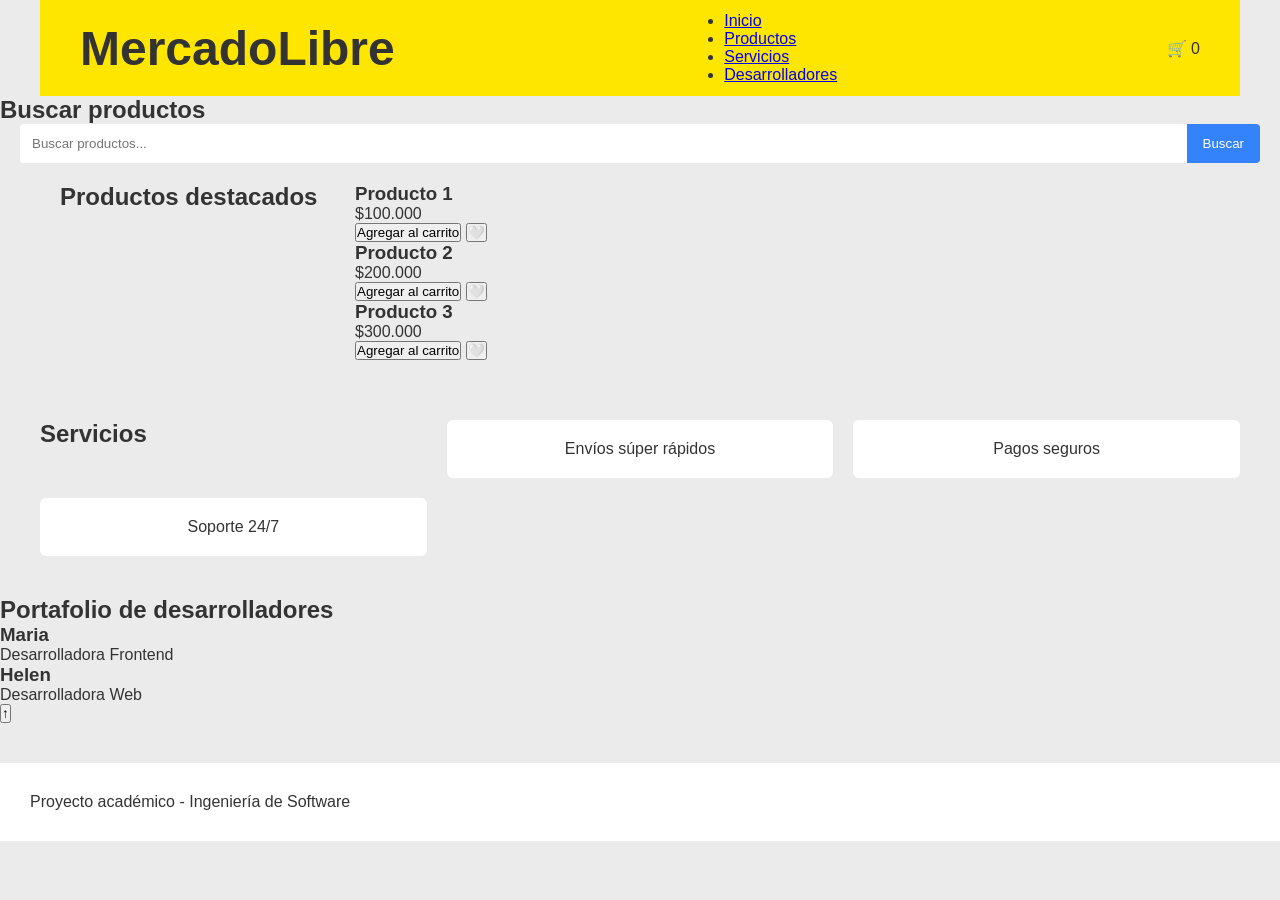
==== index.html @ 02160f1a "add javascript interactions for landing page" ====
<!DOCTYPE html>
<html lang="es">

<head>
    <meta charset="UTF-8">
    <meta name="viewport" content="width=device-width, initial-scale=1.0">
    <title>Clon MercadoLibre</title>
    <link rel="stylesheet" href="css/styles.css">
</head>

<body>

    <!-- NAVBAR -->
    <header class="navbar">

        <div class="logo">
            <h1>MercadoLibre</h1>
        </div>

        <nav>
            <ul>
                <li><a href="#">Inicio</a></li>
                <li><a href="#">Productos</a></li>
                <li><a href="#">Servicios</a></li>
                <li><a href="#">Desarrolladores</a></li>
            </ul>
        </nav>

        <div class="cart">
            🛒 <span class="cart-count">0</span>
        </div>

    </header>


    <main>

        <!-- BUSCADOR -->
        <section class="search-section">

            <h2>Buscar productos</h2>

            <div class="search-bar">
                <input type="text" placeholder="Buscar productos...">
                <button>Buscar</button>
            </div>

        </section>


        <!-- PRODUCTOS DESTACADOS -->
        <section class="products">

            <h2>Productos destacados</h2>

            <div class="product-list">

                <div class="product-card">

                    <h3>Producto 1</h3>
                    <p>$100.000</p>

                    <button class="add-cart">Agregar al carrito</button>
                    <button class="favorite">🤍</button>

                </div>

                <div class="product-card">

                    <h3>Producto 2</h3>
                    <p>$200.000</p>

                    <button class="add-cart">Agregar al carrito</button>
                    <button class="favorite">🤍</button>

                </div>

                <div class="product-card">

                    <h3>Producto 3</h3>
                    <p>$300.000</p>

                    <button class="add-cart">Agregar al carrito</button>
                    <button class="favorite">🤍</button>

                </div>

            </div>

        </section>


        <!-- SERVICIOS -->
        <section class="services">

            <h2>Servicios</h2>

            <div class="service">
                <p>Envíos súper rápidos</p>
            </div>

            <div class="service">
                <p>Pagos seguros</p>
            </div>

            <div class="service">
                <p>Soporte 24/7</p>
            </div>

        </section>


        <!-- PORTAFOLIO DESARROLLADORES -->
        <section class="developers">

            <h2>Portafolio de desarrolladores</h2>

            <div class="developers-container">

                <div class="developer-card">
                    <h3>Maria</h3>
                    <p>Desarrolladora Frontend</p>
                </div>

                <div class="developer-card">
                    <h3>Helen</h3>
                    <p>Desarrolladora Web</p>
                </div>

            </div>

        </section>

    </main>


    <!-- BOTÓN VOLVER ARRIBA -->
    <button class="back-to-top">↑</button>


    <!-- FOOTER -->
    <footer>
        <p>Proyecto académico - Ingeniería de Software</p>
    </footer>


    <script src="js/script.js"></script>

</body>
</html>
---- css/styles.css ----
/* RESET */
*{
    margin:0;
    padding:0;
    box-sizing:border-box;
    font-family: 'Proxima Nova', Arial, Helvetica, sans-serif;
}

body{
    background:#ebebeb;
    color:#333;
}

/* HEADER */
header{
    background:#ffe600;
    width:100%;
    padding:12px 40px;
}

.navbar{
    display:flex;
    align-items:center;
    justify-content:space-between;
    max-width:1200px;
    margin:auto;
}

.logo{
    font-size:24px;
    font-weight:700;
}

.search-bar{
    flex:1;
    margin:0 20px;
    display:flex;
}

.search-bar input{
    width:100%;
    padding:12px;
    border:none;
    border-radius:4px 0 0 4px;
    outline:none;
}

.search-bar button{
    padding:12px 16px;
    border:none;
    background:#3483fa;
    color:white;
    border-radius:0 4px 4px 0;
    cursor:pointer;
}

/* NAV LINKS */
.nav-links{
    display:flex;
    gap:20px;
    font-size:14px;
}

/* HERO */
.hero{
    background:white;
    padding:40px;
    margin:20px auto;
    max-width:1200px;
    border-radius:6px;
}

.hero h1{
    font-size:28px;
    margin-bottom:10px;
}

.hero p{
    color:#666;
}

/* PRODUCT GRID */
.products{
    max-width:1200px;
    margin:auto;
    display:grid;
    grid-template-columns:repeat(4,1fr);
    gap:20px;
    padding:20px;
}

/* PRODUCT CARD */
.card{
    background:white;
    border-radius:6px;
    overflow:hidden;
    transition:all .2s ease;
    cursor:pointer;
}

.card:hover{
    transform:translateY(-4px);
    box-shadow:0 8px 20px rgba(0,0,0,0.1);
}

.card img{
    width:100%;
    height:200px;
    object-fit:cover;
}

.card-body{
    padding:14px;
}

.price{
    font-size:20px;
    font-weight:700;
    margin-bottom:4px;
}

.description{
    font-size:14px;
    color:#555;
}

.shipping{
    color:#00a650;
    font-size:13px;
    margin-top:6px;
}

/* SERVICES SECTION */
.services{
    max-width:1200px;
    margin:40px auto;
    display:grid;
    grid-template-columns:repeat(3,1fr);
    gap:20px;
}

.service{
    background:white;
    padding:20px;
    border-radius:6px;
    text-align:center;
}

.service h3{
    margin-bottom:10px;
}

/* FOOTER */
footer{
    background:white;
    padding:30px;
    margin-top:40px;
}

.footer-container{
    max-width:1200px;
    margin:auto;
    display:flex;
    justify-content:space-between;
    flex-wrap:wrap;
}

.footer-col{
    margin:10px;
}

.footer-col h4{
    margin-bottom:10px;
}

.footer-col a{
    display:block;
    font-size:14px;
    color:#555;
    text-decoration:none;
    margin-bottom:6px;
}

/* RESPONSIVE */
@media(max-width:1024px){

    .products{
        grid-template-columns:repeat(3,1fr);
    }

}

@media(max-width:768px){

    .navbar{
        flex-direction:column;
        gap:10px;
    }

    .products{
        grid-template-columns:repeat(2,1fr);
    }

    .services{
        grid-template-columns:1fr;
    }

}

@media(max-width:480px){

    .products{
        grid-template-columns:1fr;
    }

}
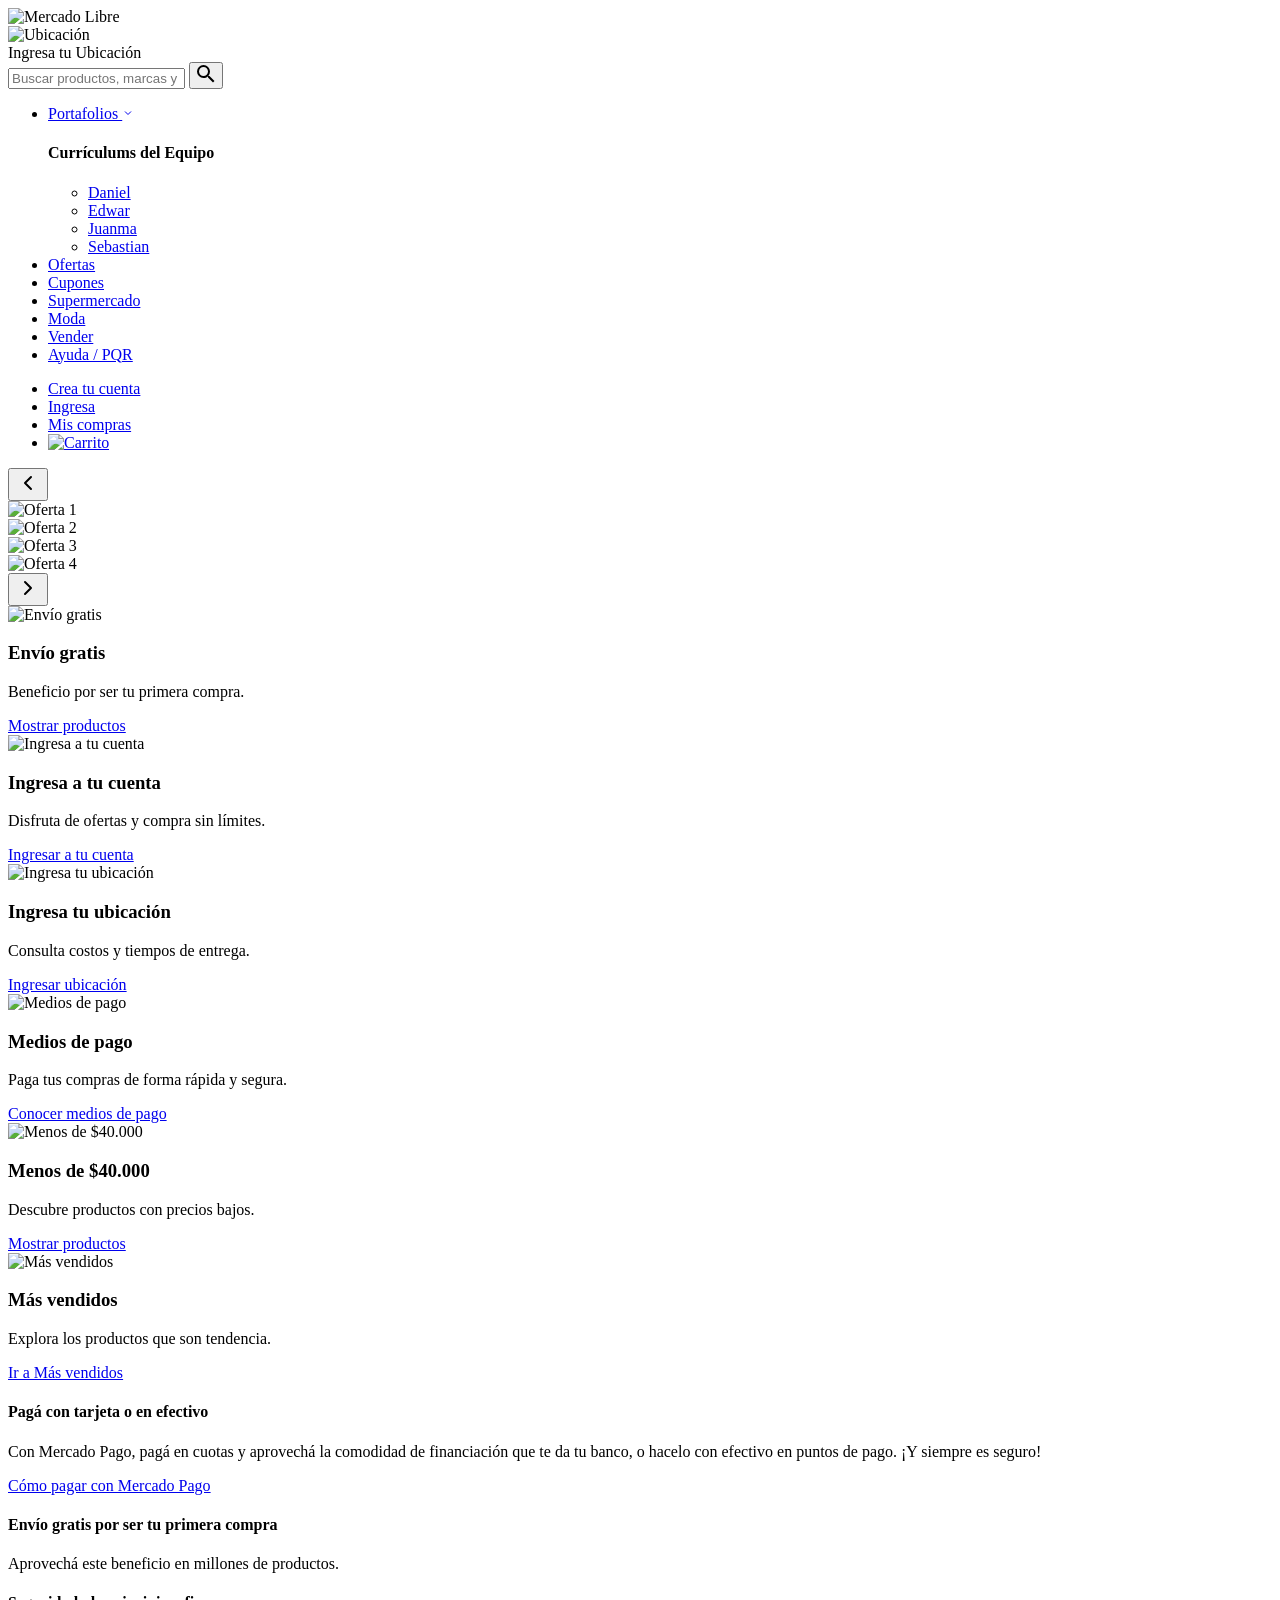
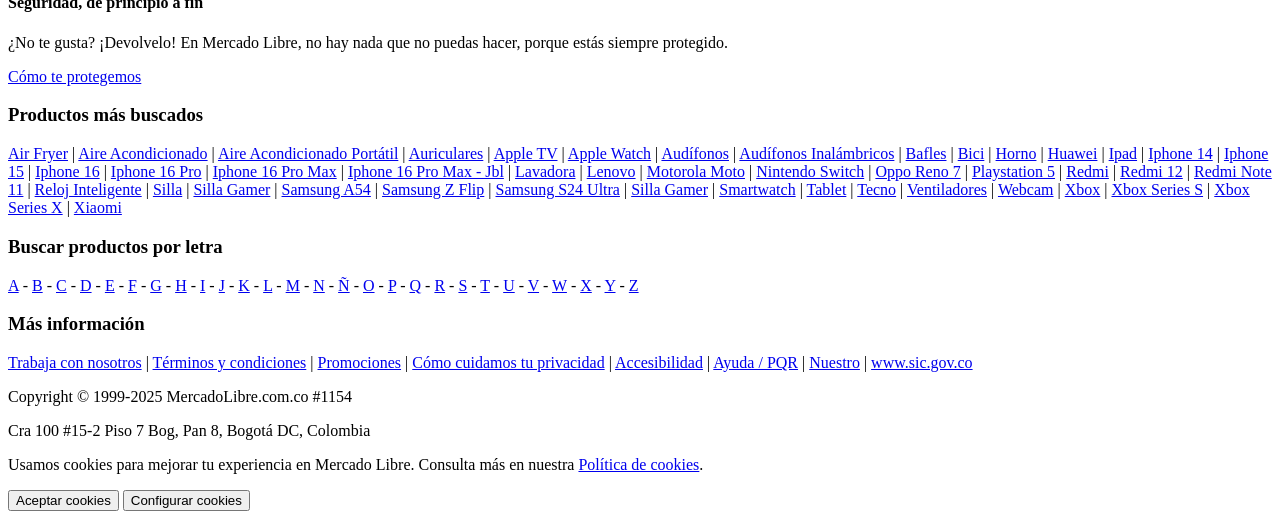
==== commit cfbd11f3: "add" ====
--- a/index.html
+++ b/index.html
@@ -1,150 +1,275 @@
 <!DOCTYPE html>
 <html lang="es">
-
 <head>
     <meta charset="UTF-8">
     <meta name="viewport" content="width=device-width, initial-scale=1.0">
-    <title>Clon MercadoLibre</title>
-    <link rel="stylesheet" href="css/styles.css">
+    <title>Mercado Libre Clone</title>
+    <link rel="icon" type="image/png" href="public/icons/manosmercadolibre.png">
+    <link rel="stylesheet" href="styles.css">
 </head>
-
 <body>
-
-    <!-- NAVBAR -->
-    <header class="navbar">
-
-        <div class="logo">
-            <h1>MercadoLibre</h1>
-        </div>
-
-        <nav>
-            <ul>
-                <li><a href="#">Inicio</a></li>
-                <li><a href="#">Productos</a></li>
-                <li><a href="#">Servicios</a></li>
-                <li><a href="#">Desarrolladores</a></li>
-            </ul>
-        </nav>
-
-        <div class="cart">
-            🛒 <span class="cart-count">0</span>
-        </div>
-
-    </header>
-
-
+    <!-- Navbar -->
+    <nav class="navbar">
+        <div class="navbar-top">
+            <div class="container">
+                <div class="navbar-content">
+                    <!-- Logo y ubicación -->
+                    <div class="navbar-left">
+                        <div class="logo-container">
+                            <img src="public/logos/mercado-libre.png" alt="Mercado Libre" class="logo">
+                        </div>
+                        <div class="location">
+                            <img src="public/icons/location.svg" alt="Ubicación" class="location-icon" width="24" height="24">
+                            <div class="location-text">
+                                <span class="location-label">Ingresa tu</span>
+                                <span class="location-name">Ubicación</span>
+                            </div>
+                        </div>
+                    </div>
+
+                    <!-- Buscador -->
+                    <div class="search-container">
+                        <input type="text" class="search-input" placeholder="Buscar productos, marcas y más...">
+                        <button class="search-button">
+                            <svg width="18" height="18" viewBox="0 0 18 18" fill="none">
+                                <path d="M12.5 11h-.79l-.28-.27A6.471 6.471 0 0013 6.5 6.5 6.5 0 106.5 13c1.61 0 3.09-.59 4.23-1.57l.27.28v.79l5 4.99L17.49 16l-4.99-5zm-6 0C4.01 11 2 8.99 2 6.5S4.01 2 6.5 2 11 4.01 11 6.5 8.99 11 6.5 11z" fill="currentColor"/>
+                            </svg>
+                        </button>
+                    </div>
+                </div>
+            </div>
+        </div>
+
+        <!-- Menú inferior -->
+        <div class="navbar-bottom">
+            <div class="container">
+                <ul class="nav-menu">
+                    <li class="nav-item-dropdown">
+                        <a href="#" class="nav-link" id="categoriasBtn">
+                            Portafolios
+                            <svg class="dropdown-arrow" width="12" height="12" viewBox="0 0 24 24" fill="none" stroke="currentColor" stroke-width="2">
+                                <path d="M6 9l6 6 6-6"/>
+                            </svg>
+                        </a>
+                        <div class="dropdown-menu" id="categoriasDropdown">
+                            <h4 class="dropdown-title">Currículums del Equipo</h4>
+                            <ul class="dropdown-list">
+                                <li><a href="hv/Daniel/index.html" class="dropdown-link">Daniel</a></li>
+                                <li><a href="hv/Edwar/index.html" class="dropdown-link">Edwar</a></li>
+                                <li><a href="hv/Juanma/index.html" class="dropdown-link">Juanma</a></li>
+                                <li><a href="hv/Sebastian/index.html" class="dropdown-link">Sebastian</a></li>
+                            </ul>
+                        </div>
+                    </li>
+                    <li><a href="#" class="nav-link">Ofertas</a></li>
+                    <li><a href="#" class="nav-link">Cupones</a></li>
+                    <li><a href="#" class="nav-link">Supermercado</a></li>
+                    <li><a href="#" class="nav-link">Moda</a></li>
+                    <li><a href="#" class="nav-link">Vender</a></li>
+                    <li><a href="#" class="nav-link">Ayuda / PQR</a></li>
+                </ul>
+                <ul class="nav-menu-right">
+                    <li><a href="#" class="nav-link nav-link-account">Crea tu cuenta</a></li>
+                    <li><a href="#" class="nav-link nav-link-account">Ingresa</a></li>
+                    <li><a href="#" class="nav-link nav-link-account">Mis compras</a></li>
+                    <li>
+                        <a href="#" class="nav-link cart-link">
+                            <img src="public/icons/shopping_cart.svg" alt="Carrito" width="22" height="22">
+                        </a>
+                    </li>
+                </ul>
+            </div>
+        </div>
+    </nav>
+
+    <!-- Contenido principal -->
     <main>
-
-        <!-- BUSCADOR -->
-        <section class="search-section">
-
-            <h2>Buscar productos</h2>
-
-            <div class="search-bar">
-                <input type="text" placeholder="Buscar productos...">
-                <button>Buscar</button>
-            </div>
-
+        <!-- Carrusel de ofertas -->
+        <section class="carousel-section">
+            <div class="carousel-container">
+                <button class="carousel-btn carousel-btn-prev" id="prevBtn">
+                    <svg width="24" height="24" viewBox="0 0 24 24" fill="none">
+                        <path d="M15 18l-6-6 6-6" stroke="currentColor" stroke-width="2" stroke-linecap="round" stroke-linejoin="round"/>
+                    </svg>
+                </button>
+                
+                <div class="carousel-wrapper">
+                    <div class="carousel-track" id="carouselTrack">
+                        <div class="carousel-slide active">
+                            <img src="public/logos/oferta_1.webp" alt="Oferta 1">
+                        </div>
+                        <div class="carousel-slide">
+                            <img src="public/logos/oferta_2.webp" alt="Oferta 2">
+                        </div>
+                        <div class="carousel-slide">
+                            <img src="public/logos/oferta_3.webp" alt="Oferta 3">
+                        </div>
+                        <div class="carousel-slide">
+                            <img src="public/logos/oferta_4.webp" alt="Oferta 4">
+                        </div>
+                    </div>
+                </div>
+                
+                <button class="carousel-btn carousel-btn-next" id="nextBtn">
+                    <svg width="24" height="24" viewBox="0 0 24 24" fill="none">
+                        <path d="M9 18l6-6-6-6" stroke="currentColor" stroke-width="2" stroke-linecap="round" stroke-linejoin="round"/>
+                    </svg>
+                </button>
+                
+                <div class="carousel-indicators" id="indicators">
+                    <span class="indicator active" data-slide="0"></span>
+                    <span class="indicator" data-slide="1"></span>
+                    <span class="indicator" data-slide="2"></span>
+                    <span class="indicator" data-slide="3"></span>
+                </div>
+            </div>
+            
+            <!-- Tarjetas de funciones -->
+            <div class="features-cards">
+                <div class="feature-card">
+                    <div class="feature-icon">
+                        <img src="public/icons/regalo.jpg" alt="Envío gratis" class="icon-img">
+                    </div>
+                    <h3 class="feature-title">Envío gratis</h3>
+                    <p class="feature-description">Beneficio por ser tu primera compra.</p>
+                    <a href="#" class="feature-link">Mostrar productos</a>
+                </div>
+                
+                <div class="feature-card">
+                    <div class="feature-icon">
+                        <img src="public/icons/cuenta.jpg" alt="Ingresa a tu cuenta" class="icon-img">
+                    </div>
+                    <h3 class="feature-title">Ingresa a tu cuenta</h3>
+                    <p class="feature-description">Disfruta de ofertas y compra sin límites.</p>
+                    <a href="#" class="feature-link">Ingresar a tu cuenta</a>
+                </div>
+                
+                <div class="feature-card">
+                    <div class="feature-icon">
+                        <img src="public/icons/ubicacion.jpg" alt="Ingresa tu ubicación" class="icon-img">
+                    </div>
+                    <h3 class="feature-title">Ingresa tu ubicación</h3>
+                    <p class="feature-description">Consulta costos y tiempos de entrega.</p>
+                    <a href="#" class="feature-link">Ingresar ubicación</a>
+                </div>
+                
+                <div class="feature-card">
+                    <div class="feature-icon">
+                        <img src="public/icons/medios_de_pago.jpg" alt="Medios de pago" class="icon-img">
+                    </div>
+                    <h3 class="feature-title">Medios de pago</h3>
+                    <p class="feature-description">Paga tus compras de forma rápida y segura.</p>
+                    <a href="#" class="feature-link">Conocer medios de pago</a>
+                </div>
+                
+                <div class="feature-card">
+                    <div class="feature-icon">
+                        <img src="public/icons/menosde.jpg" alt="Menos de $40.000" class="icon-img">
+                    </div>
+                    <h3 class="feature-title">Menos de $40.000</h3>
+                    <p class="feature-description">Descubre productos con precios bajos.</p>
+                    <a href="#" class="feature-link">Mostrar productos</a>
+                </div>
+                
+                <div class="feature-card">
+                    <div class="feature-icon">
+                        <img src="public/icons/masvendidos.jpg" alt="Más vendidos" class="icon-img">
+                    </div>
+                    <h3 class="feature-title">Más vendidos</h3>
+                    <p class="feature-description">Explora los productos que son tendencia.</p>
+                    <a href="#" class="feature-link">Ir a Más vendidos</a>
+                </div>
+            </div>
         </section>
 
-
-        <!-- PRODUCTOS DESTACADOS -->
-        <section class="products">
-
-            <h2>Productos destacados</h2>
-
-            <div class="product-list">
-
-                <div class="product-card">
-
-                    <h3>Producto 1</h3>
-                    <p>$100.000</p>
-
-                    <button class="add-cart">Agregar al carrito</button>
-                    <button class="favorite">🤍</button>
-
-                </div>
-
-                <div class="product-card">
-
-                    <h3>Producto 2</h3>
-                    <p>$200.000</p>
-
-                    <button class="add-cart">Agregar al carrito</button>
-                    <button class="favorite">🤍</button>
-
-                </div>
-
-                <div class="product-card">
-
-                    <h3>Producto 3</h3>
-                    <p>$300.000</p>
-
-                    <button class="add-cart">Agregar al carrito</button>
-                    <button class="favorite">🤍</button>
-
-                </div>
-
-            </div>
-
-        </section>
-
-
-        <!-- SERVICIOS -->
-        <section class="services">
-
-            <h2>Servicios</h2>
-
-            <div class="service">
-                <p>Envíos súper rápidos</p>
-            </div>
-
-            <div class="service">
-                <p>Pagos seguros</p>
-            </div>
-
-            <div class="service">
-                <p>Soporte 24/7</p>
-            </div>
-
-        </section>
-
-
-        <!-- PORTAFOLIO DESARROLLADORES -->
-        <section class="developers">
-
-            <h2>Portafolio de desarrolladores</h2>
-
-            <div class="developers-container">
-
-                <div class="developer-card">
-                    <h3>Maria</h3>
-                    <p>Desarrolladora Frontend</p>
-                </div>
-
-                <div class="developer-card">
-                    <h3>Helen</h3>
-                    <p>Desarrolladora Web</p>
-                </div>
-
-            </div>
-
-        </section>
-
+        <!-- Aquí irán las demás secciones -->
     </main>
 
-
-    <!-- BOTÓN VOLVER ARRIBA -->
-    <button class="back-to-top">↑</button>
-
-
-    <!-- FOOTER -->
-    <footer>
-        <p>Proyecto académico - Ingeniería de Software</p>
+    <!-- Footer -->
+    <footer class="footer">
+        <!-- Sección de beneficios -->
+        <div class="footer-benefits">
+            <div class="container">
+                <div class="benefits-grid">
+                    <div class="benefit-item">
+                        <div class="benefit-icon">
+                            <!-- Ícono de tarjeta -->
+                        </div>
+                        <div class="benefit-content">
+                            <h4 class="benefit-title">Pagá con tarjeta o en efectivo</h4>
+                            <p class="benefit-text">Con Mercado Pago, pagá en cuotas y aprovechá la comodidad de financiación que te da tu banco, o hacelo con efectivo en puntos de pago. ¡Y siempre es seguro!</p>
+                            <a href="#" class="benefit-link">Cómo pagar con Mercado Pago</a>
+                        </div>
+                    </div>
+                    
+                    <div class="benefit-item">
+                        <div class="benefit-icon">
+                            <!-- Ícono de envío -->
+                        </div>
+                        <div class="benefit-content">
+                            <h4 class="benefit-title">Envío gratis por ser tu primera compra</h4>
+                            <p class="benefit-text">Aprovechá este beneficio en millones de productos.</p>
+                        </div>
+                    </div>
+                    
+                    <div class="benefit-item">
+                        <div class="benefit-icon">
+                            <!-- Ícono de seguridad -->
+                        </div>
+                        <div class="benefit-content">
+                            <h4 class="benefit-title">Seguridad, de principio a fin</h4>
+                            <p class="benefit-text">¿No te gusta? ¡Devolvelo! En Mercado Libre, no hay nada que no puedas hacer, porque estás siempre protegido.</p>
+                            <a href="#" class="benefit-link">Cómo te protegemos</a>
+                        </div>
+                    </div>
+                </div>
+            </div>
+        </div>
+
+        <!-- Productos más buscados -->
+        <div class="footer-products">
+            <div class="container">
+                <h3 class="footer-section-title">Productos más buscados</h3>
+                <div class="products-links">
+                    <a href="#">Air Fryer</a> | <a href="#">Aire Acondicionado</a> | <a href="#">Aire Acondicionado Portátil</a> | <a href="#">Auriculares</a> | <a href="#">Apple TV</a> | <a href="#">Apple Watch</a> | <a href="#">Audífonos</a> | <a href="#">Audífonos Inalámbricos</a> | <a href="#">Bafles</a> | <a href="#">Bici</a> | <a href="#">Horno</a> | <a href="#">Huawei</a> | <a href="#">Ipad</a> | <a href="#">Iphone 14</a> | <a href="#">Iphone 15</a> | <a href="#">Iphone 16</a> | <a href="#">Iphone 16 Pro</a> | <a href="#">Iphone 16 Pro Max</a> | <a href="#">Iphone 16 Pro Max - Jbl</a> | <a href="#">Lavadora</a> | <a href="#">Lenovo</a> | <a href="#">Motorola Moto</a> | <a href="#">Nintendo Switch</a> | <a href="#">Oppo Reno 7</a> | <a href="#">Playstation 5</a> | <a href="#">Redmi</a> | <a href="#">Redmi 12</a> | <a href="#">Redmi Note 11</a> | <a href="#">Reloj Inteligente</a> | <a href="#">Silla</a> | <a href="#">Silla Gamer</a> | <a href="#">Samsung A54</a> | <a href="#">Samsung Z Flip</a> | <a href="#">Samsung S24 Ultra</a> | <a href="#">Silla Gamer</a> | <a href="#">Smartwatch</a> | <a href="#">Tablet</a> | <a href="#">Tecno</a> | <a href="#">Ventiladores</a> | <a href="#">Webcam</a> | <a href="#">Xbox</a> | <a href="#">Xbox Series S</a> | <a href="#">Xbox Series X</a> | <a href="#">Xiaomi</a>
+                </div>
+            </div>
+        </div>
+
+        <!-- Buscar productos por letra -->
+        <div class="footer-alphabet">
+            <div class="container">
+                <h3 class="footer-section-title">Buscar productos por letra</h3>
+                <div class="alphabet-links">
+                    <a href="#">A</a> - <a href="#">B</a> - <a href="#">C</a> - <a href="#">D</a> - <a href="#">E</a> - <a href="#">F</a> - <a href="#">G</a> - <a href="#">H</a> - <a href="#">I</a> - <a href="#">J</a> - <a href="#">K</a> - <a href="#">L</a> - <a href="#">M</a> - <a href="#">N</a> - <a href="#">Ñ</a> - <a href="#">O</a> - <a href="#">P</a> - <a href="#">Q</a> - <a href="#">R</a> - <a href="#">S</a> - <a href="#">T</a> - <a href="#">U</a> - <a href="#">V</a> - <a href="#">W</a> - <a href="#">X</a> - <a href="#">Y</a> - <a href="#">Z</a>
+                </div>
+            </div>
+        </div>
+
+        <!-- Más información -->
+        <div class="footer-info">
+            <div class="container">
+                <h3 class="footer-section-title">Más información</h3>
+                <div class="info-links">
+                    <a href="#">Trabaja con nosotros</a> | <a href="#">Términos y condiciones</a> | <a href="#">Promociones</a> | <a href="#">Cómo cuidamos tu privacidad</a> | <a href="#">Accesibilidad</a> | <a href="#">Ayuda / PQR</a> | <a href="#">Nuestro</a> | <a href="#">www.sic.gov.co</a>
+                </div>
+                <p class="footer-address">Copyright © 1999-2025 MercadoLibre.com.co #1154</p>
+                <p class="footer-address">Cra 100 #15-2 Piso 7 Bog, Pan 8, Bogotá DC, Colombia</p>
+            </div>
+        </div>
+
+        <!-- Cookies notice -->
+        <div class="footer-cookies">
+            <div class="container">
+                <p>Usamos cookies para mejorar tu experiencia en Mercado Libre. Consulta más en nuestra <a href="#">Política de cookies</a>.</p>
+                <div class="cookies-buttons">
+                    <button class="btn-cookies-accept">Aceptar cookies</button>
+                    <button class="btn-cookies-config">Configurar cookies</button>
+                </div>
+            </div>
+        </div>
     </footer>
 
-
-    <script src="js/script.js"></script>
-
+    <script src="script.js"></script>
 </body>
 </html>
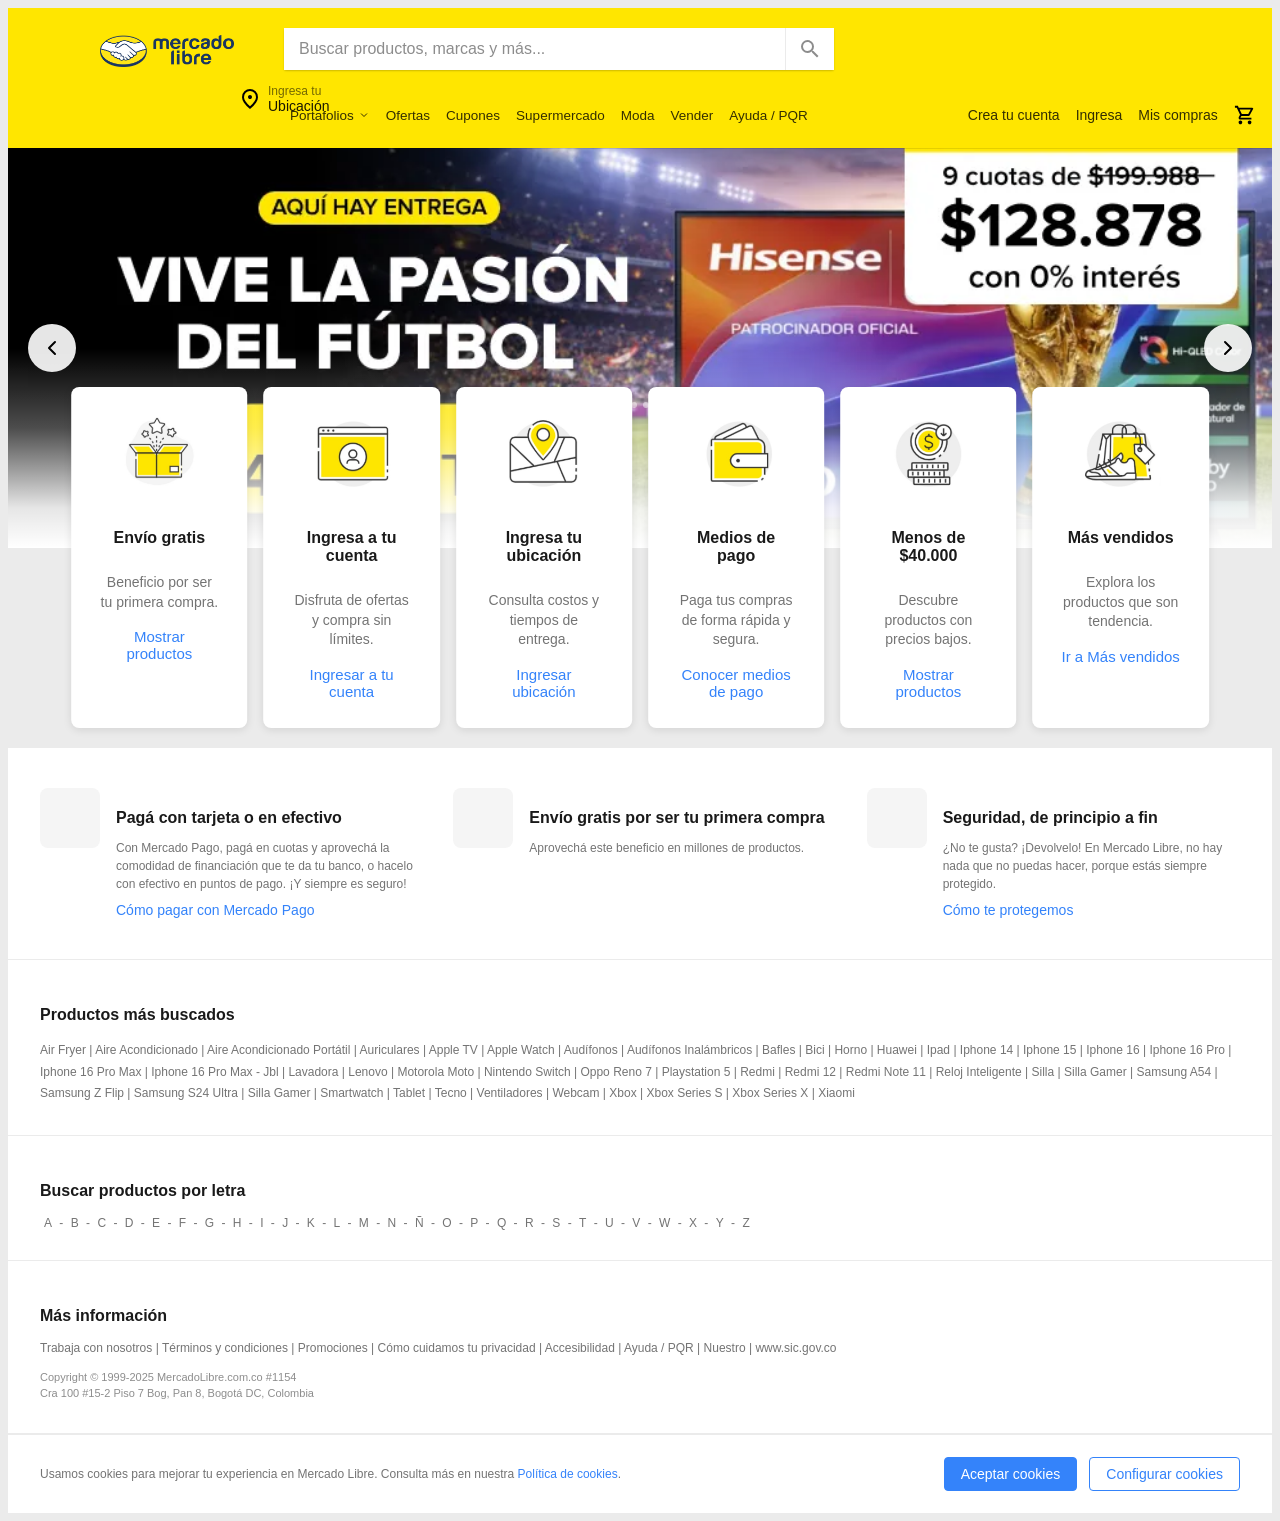
==== commit bafd073b: "ti" ====
--- a/index.html
+++ b/index.html
@@ -3,7 +3,7 @@
 <head>
     <meta charset="UTF-8">
     <meta name="viewport" content="width=device-width, initial-scale=1.0">
-    <title>Mercado Libre Clone</title>
+    <title>Mercadito</title>
     <link rel="icon" type="image/png" href="public/icons/manosmercadolibre.png">
     <link rel="stylesheet" href="styles.css">
 </head>
--- a/styles.css
+++ b/styles.css
@@ -0,0 +1,730 @@
+feature/ui-styles
+* {
+    margin: 0;
+    padding: 0;
+    box-sizing: border-box;
+}
+
+body {
+    font-family: -apple-system, BlinkMacSystemFont, 'Segoe UI', Roboto, 'Helvetica Neue', Arial, sans-serif;
+    background-color: #ebebeb;
+}
+
+/* Navbar */
+.navbar {
+    background-color: #ffe600;
+    position: sticky;
+    top: 0;
+    z-index: 1000;
+    box-shadow: 0 1px 0 0 rgba(0,0,0,.1);
+}
+
+.navbar-top {
+    padding: 8px 0 12px 0;
+    position: relative;
+}
+
+.container {
+    max-width: 1200px;
+    margin: 0 auto;
+    padding: 0 20px;
+}
+
+.navbar-content {
+    display: flex;
+    align-items: center;
+    gap: 20px;
+}
+
+/* Logo y ubicación */
+.navbar-left {
+    display: flex;
+    align-items: center;
+    gap: 20px;
+}
+
+.logo-container {
+    width: 134px;
+    height: 34px;
+    display: flex;
+    align-items: center;
+    justify-content: center;
+}
+
+.logo {
+    max-width: 100%;
+    max-height: 100%;
+    object-fit: contain;
+    margin-left: 120px;
+    margin-top: 16px;
+}
+
+.location {
+    display: flex;
+    align-items: center;
+    gap: 6px;
+    cursor: pointer;
+    position: absolute;
+    bottom: -32px;
+    left: 230px;
+}
+
+.location-icon {
+    color: rgba(0,0,0,0.9);
+    filter: invert(0%) sepia(0%) saturate(0%) hue-rotate(0deg) brightness(0%) contrast(100%);
+}
+
+.location-text {
+    display: flex;
+    flex-direction: column;
+    font-size: 12px;
+}
+
+.location-label {
+    color: rgba(0,0,0,0.55);
+    font-size: 12px;
+}
+
+.location-name {
+    color: rgba(0,0,0,0.9);
+    font-size: 14px;
+    font-weight: 400;
+}
+
+/* Buscador */
+.search-container {
+    flex: 1;
+    display: flex;
+    align-items: center;
+    background-color: #fff;
+    border-radius: 2px;
+    box-shadow: 0 1px 2px 0 rgba(0,0,0,.2);
+    max-width: 550px;
+    margin-left: 90px;
+    margin-top: 12px;
+}
+
+.search-input {
+    flex: 1;
+    border: none;
+    padding: 12px 15px;
+    font-size: 16px;
+    outline: none;
+    color: rgba(0,0,0,0.9);
+}
+
+.search-input::placeholder {
+    color: rgba(0,0,0,0.45);
+}
+
+.search-button {
+    background-color: #fff;
+    border: none;
+    padding: 12px 15px;
+    cursor: pointer;
+    display: flex;
+    align-items: center;
+    justify-content: center;
+    color: rgba(0,0,0,0.45);
+    border-left: 1px solid #ebebeb;
+}
+
+.search-button:hover {
+    color: rgba(0,0,0,0.9);
+}
+
+/* Badge NUEVO */
+.disney-logo {
+    width: 340px;
+    height: 39px;
+    display: flex;
+    align-items: center;
+    justify-content: center;
+    position: relative;
+}
+
+
+/* Menú inferior */
+.navbar-bottom {
+    background-color: #ffe600;
+    padding: 6px 0;
+}
+
+.navbar-bottom .container {
+    display: flex;
+    justify-content: space-between;
+    align-items: center;
+}
+
+.nav-menu {
+    margin-left: 0;
+    margin-right: auto;
+    padding-left: 250px;
+}
+
+.nav-item-dropdown {
+    position: relative;
+}
+
+.nav-item-dropdown .nav-link {
+    display: flex;
+    align-items: center;
+    gap: 4px;
+}
+
+.dropdown-arrow {
+    transition: transform 0.3s ease;
+}
+
+.nav-item-dropdown:hover .dropdown-arrow {
+    transform: rotate(180deg);
+}
+
+.dropdown-menu {
+    position: absolute;
+    top: 100%;
+    left: 0;
+    background-color: #fff;
+    border-radius: 6px;
+    box-shadow: 0 4px 16px rgba(0,0,0,0.15);
+    padding: 16px;
+    min-width: 220px;
+    opacity: 0;
+    visibility: hidden;
+    transform: translateY(-10px);
+    transition: all 0.3s ease;
+    z-index: 1000;
+    margin-top: 8px;
+}
+
+.nav-item-dropdown:hover .dropdown-menu {
+    opacity: 1;
+    visibility: visible;
+    transform: translateY(0);
+}
+
+.dropdown-title {
+    font-size: 14px;
+    font-weight: 600;
+    color: rgba(0,0,0,0.9);
+    margin-bottom: 12px;
+    padding-bottom: 8px;
+    border-bottom: 1px solid #ebebeb;
+}
+
+.dropdown-list {
+    list-style: none;
+    padding: 0;
+    margin: 0;
+}
+
+.dropdown-list li {
+    margin: 0;
+}
+
+.dropdown-link {
+    display: block;
+    padding: 8px 12px;
+    color: rgba(0,0,0,0.8);
+    text-decoration: none;
+    font-size: 13.5px;
+    border-radius: 4px;
+    transition: background-color 0.2s;
+}
+
+.dropdown-link:hover {
+    background-color: #f5f5f5;
+    color: #3483fa;
+}
+
+.nav-menu,
+.nav-menu-right {
+    display: flex;
+    list-style: none;
+    gap: 16px;
+    align-items: center;
+}
+
+.nav-menu-right {
+    margin-left: auto;
+    padding-right: 0;
+    padding-left: 160px;
+    white-space: nowrap;
+}
+
+.nav-link {
+    text-decoration: none;
+    color: rgba(0,0,0,0.8);
+    font-size: 13.5px;
+    transition: color 0.2s;
+    white-space: nowrap;
+}
+
+.nav-link-account {
+    font-size: 14px;
+}
+
+.nav-link:hover {
+    color: #3483fa;
+}
+
+.cart-link {
+    display: flex;
+    align-items: center;
+}
+
+.cart-link img {
+    filter: invert(0%) sepia(0%) saturate(0%) hue-rotate(0deg) brightness(0%) contrast(100%);
+}
+
+.cart-link:hover img {
+    filter: invert(42%) sepia(93%) saturate(1352%) hue-rotate(202deg) brightness(97%) contrast(98%);
+}
+
+/* Responsive */
+@media (max-width: 768px) {
+    .navbar-content {
+        flex-wrap: wrap;
+    }
+    
+    .search-container {
+        order: 3;
+        width: 100%;
+        max-width: 100%;
+        margin-top: 10px;
+    }
+    
+    .nav-menu,
+    .nav-menu-right {
+        gap: 10px;
+        font-size: 12px;
+    }
+}
+
+/* Carrusel de ofertas */
+.carousel-section {
+    position: relative;
+    width: 100%;
+    margin-bottom: 60px;
+}
+
+.carousel-container {
+    position: relative;
+    width: 100%;
+    height: 400px;
+    overflow: hidden;
+    background-color: #000;
+}
+
+.carousel-container::after {
+    content: '';
+    position: absolute;
+    bottom: 0;
+    left: 0;
+    right: 0;
+    height: 50%;
+    background: linear-gradient(to bottom, rgba(255,255,255,0) 0%, rgba(255,255,255,0.3) 40%, rgba(255,255,255,0.9) 80%, rgba(255,255,255,1) 100%);
+    pointer-events: none;
+    z-index: 5;
+}
+
+.carousel-wrapper {
+    width: 100%;
+    height: 100%;
+    overflow: hidden;
+}
+
+.carousel-track {
+    display: flex;
+    transition: transform 0.5s ease-in-out;
+    height: 100%;
+}
+
+.carousel-slide {
+    min-width: 100%;
+    height: 100%;
+    display: flex;
+    align-items: center;
+    justify-content: center;
+}
+
+.carousel-slide img {
+    width: 100%;
+    height: 100%;
+    object-fit: cover;
+}
+
+.carousel-btn {
+    position: absolute;
+    top: 50%;
+    transform: translateY(-50%);
+    background-color: rgba(255, 255, 255, 0.9);
+    border: none;
+    width: 48px;
+    height: 48px;
+    border-radius: 50%;
+    cursor: pointer;
+    display: flex;
+    align-items: center;
+    justify-content: center;
+    z-index: 10;
+    transition: background-color 0.2s;
+}
+
+.carousel-btn:hover {
+    background-color: rgba(255, 255, 255, 1);
+}
+
+.carousel-btn-prev {
+    left: 20px;
+}
+
+.carousel-btn-next {
+    right: 20px;
+}
+
+.carousel-indicators {
+    position: absolute;
+    bottom: 140px;
+    left: 50%;
+    transform: translateX(-50%);
+    display: flex;
+    gap: 6px;
+    z-index: 10;
+}
+
+.indicator {
+    width: 6px;
+    height: 6px;
+    border-radius: 50%;
+    background-color: rgba(255, 255, 255, 0.5);
+    cursor: pointer;
+    transition: background-color 0.3s;
+}
+
+.indicator.active {
+    background-color: rgba(255, 255, 255, 1);
+}
+
+/* Tarjetas de funciones */
+.features-cards {
+    position: absolute;
+    bottom: -180px;
+    left: 50%;
+    transform: translateX(-50%);
+    display: flex;
+    gap: 16px;
+    max-width: 1200px;
+    width: 90%;
+    z-index: 20;
+}
+
+.feature-card {
+    background-color: #fff;
+    border-radius: 8px;
+    padding: 28px;
+    flex: 1;
+    box-shadow: 0 2px 8px rgba(0,0,0,0.1);
+    display: flex;
+    flex-direction: column;
+    align-items: center;
+    text-align: center;
+    transition: box-shadow 0.3s;
+    min-height: 220px;
+}
+
+.feature-card:hover {
+    box-shadow: 0 4px 12px rgba(0,0,0,0.15);
+}
+
+.feature-icon {
+    width: 80px;
+    height: 80px;
+    background-color: #ffe600;
+    border-radius: 8px;
+    margin-bottom: 18px;
+    display: flex;
+    align-items: center;
+    justify-content: center;
+    overflow: hidden;
+}
+
+.icon-img {
+    width: 100%;
+    height: 100%;
+    object-fit: cover;
+}
+
+.feature-title {
+    font-size: 16px;
+    font-weight: 600;
+    color: rgba(0,0,0,0.9);
+    margin-bottom: 12px;
+}
+
+.feature-description {
+    font-size: 14px;
+    color: rgba(0,0,0,0.55);
+    margin-bottom: 16px;
+    line-height: 1.4;
+}
+
+.feature-link {
+    font-size: 15px;
+    color: #3483fa;
+    text-decoration: none;
+    font-weight: 500;
+}
+
+.feature-link:hover {
+    text-decoration: underline;
+}
+
+/* Responsive */
+@media (max-width: 1024px) {
+    .features-cards {
+        flex-wrap: wrap;
+        gap: 12px;
+    }
+    
+    .feature-card {
+        flex: 1 1 calc(33.333% - 12px);
+        min-width: 200px;
+    }
+}
+
+@media (max-width: 768px) {
+    .carousel-container {
+        height: 300px;
+    }
+    
+    .features-cards {
+        flex-direction: column;
+        position: static;
+        transform: none;
+        margin-top: 20px;
+    }
+    
+    .feature-card {
+        flex: 1 1 100%;
+    }
+    
+    .carousel-btn {
+        width: 40px;
+        height: 40px;
+    }
+}
+
+/* Footer */
+.footer {
+    background-color: #fff;
+    margin-top: 200px;
+}
+
+/* Beneficios */
+.footer-benefits {
+    background-color: #fff;
+    padding: 40px 0;
+    border-bottom: 1px solid #ebebeb;
+}
+
+.benefits-grid {
+    display: grid;
+    grid-template-columns: repeat(3, 1fr);
+    gap: 40px;
+}
+
+.benefit-item {
+    display: flex;
+    gap: 16px;
+}
+
+.benefit-icon {
+    width: 60px;
+    height: 60px;
+    background-color: #f5f5f5;
+    border-radius: 8px;
+    flex-shrink: 0;
+}
+
+.benefit-content {
+    flex: 1;
+}
+
+.benefit-title {
+    font-size: 16px;
+    font-weight: 600;
+    color: rgba(0,0,0,0.9);
+    margin-bottom: 8px;
+}
+
+.benefit-text {
+    font-size: 12px;
+    color: rgba(0,0,0,0.55);
+    line-height: 1.5;
+    margin-bottom: 8px;
+}
+
+.benefit-link {
+    font-size: 14px;
+    color: #3483fa;
+    text-decoration: none;
+}
+
+.benefit-link:hover {
+    text-decoration: underline;
+}
+
+/* Productos más buscados */
+.footer-products {
+    padding: 30px 0;
+    border-bottom: 1px solid #ebebeb;
+}
+
+.footer-section-title {
+    font-size: 16px;
+    font-weight: 600;
+    color: rgba(0,0,0,0.9);
+    margin-bottom: 16px;
+}
+
+.products-links {
+    font-size: 12px;
+    line-height: 1.8;
+    color: rgba(0,0,0,0.55);
+}
+
+.products-links a {
+    color: rgba(0,0,0,0.55);
+    text-decoration: none;
+}
+
+.products-links a:hover {
+    color: #3483fa;
+    text-decoration: underline;
+}
+
+/* Alfabeto */
+.footer-alphabet {
+    padding: 30px 0;
+    border-bottom: 1px solid #ebebeb;
+}
+
+.alphabet-links {
+    font-size: 12px;
+    color: rgba(0,0,0,0.55);
+}
+
+.alphabet-links a {
+    color: rgba(0,0,0,0.55);
+    text-decoration: none;
+    padding: 0 4px;
+}
+
+.alphabet-links a:hover {
+    color: #3483fa;
+    text-decoration: underline;
+}
+
+/* Más información */
+.footer-info {
+    padding: 30px 0;
+    border-bottom: 1px solid #ebebeb;
+}
+
+.info-links {
+    font-size: 12px;
+    color: rgba(0,0,0,0.55);
+    margin-bottom: 16px;
+}
+
+.info-links a {
+    color: rgba(0,0,0,0.55);
+    text-decoration: none;
+}
+
+.info-links a:hover {
+    color: #3483fa;
+    text-decoration: underline;
+}
+
+.footer-address {
+    font-size: 11px;
+    color: rgba(0,0,0,0.45);
+    margin: 4px 0;
+}
+
+/* Cookies */
+.footer-cookies {
+    background-color: #fff;
+    padding: 20px 0;
+    border-top: 1px solid #ebebeb;
+}
+
+.footer-cookies .container {
+    display: flex;
+    justify-content: space-between;
+    align-items: center;
+}
+
+.footer-cookies p {
+    font-size: 12px;
+    color: rgba(0,0,0,0.55);
+}
+
+.footer-cookies a {
+    color: #3483fa;
+    text-decoration: none;
+}
+
+.footer-cookies a:hover {
+    text-decoration: underline;
+}
+
+.cookies-buttons {
+    display: flex;
+    gap: 12px;
+}
+
+.btn-cookies-accept,
+.btn-cookies-config {
+    padding: 8px 16px;
+    border-radius: 4px;
+    font-size: 14px;
+    cursor: pointer;
+    border: 1px solid #3483fa;
+    transition: all 0.2s;
+}
+
+.btn-cookies-accept {
+    background-color: #3483fa;
+    color: #fff;
+}
+
+.btn-cookies-accept:hover {
+    background-color: #2968c8;
+}
+
+.btn-cookies-config {
+    background-color: #fff;
+    color: #3483fa;
+}
+
+.btn-cookies-config:hover {
+    background-color: #f5f5f5;
+}
+
+/* Responsive Footer */
+@media (max-width: 768px) {
+    .benefits-grid {
+        grid-template-columns: 1fr;
+        gap: 24px;
+    }
+    
+    .footer-cookies .container {
+        flex-direction: column;
+        gap: 16px;
+        text-align: center;
+    }
+}
+
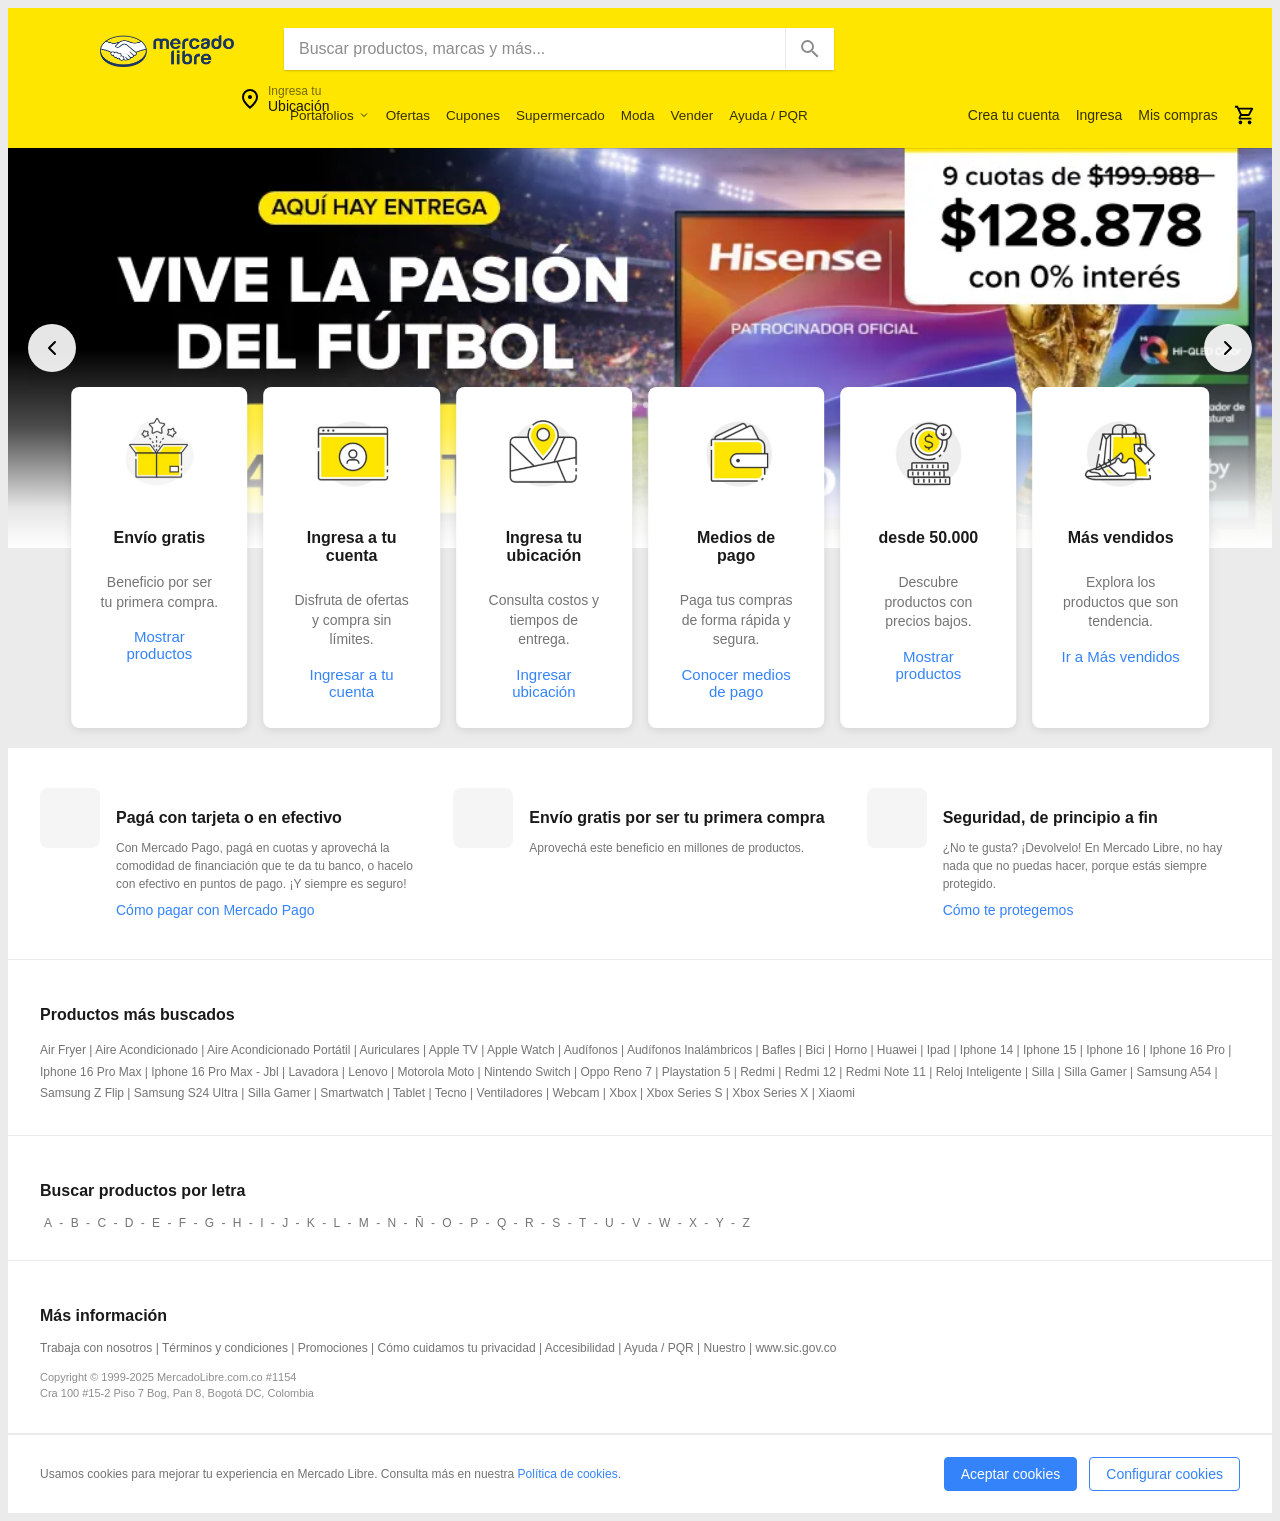
==== commit a98109d2: "cambio" ====
--- a/index.html
+++ b/index.html
@@ -51,15 +51,13 @@
                                 <path d="M6 9l6 6 6-6"/>
                             </svg>
                         </a>
-                        <div class="dropdown-menu" id="categoriasDropdown">
-                            <h4 class="dropdown-title">Currículums del Equipo</h4>
-                            <ul class="dropdown-list">
-                                <li><a href="hv/Daniel/index.html" class="dropdown-link">Daniel</a></li>
-                                <li><a href="hv/Edwar/index.html" class="dropdown-link">Edwar</a></li>
-                                <li><a href="hv/Juanma/index.html" class="dropdown-link">Juanma</a></li>
-                                <li><a href="hv/Sebastian/index.html" class="dropdown-link">Sebastian</a></li>
-                            </ul>
-                        </div>
+                            <div class="dropdown-menu" id="categoriasDropdown"> 
+                                <h4 class="dropdown-title">Portafolios del Equipo</h4>
+                                <ul class="dropdown-list">
+                                    <li><a href="portafolios/dev1/index.html" class="dropdown-link">Juliana</a></li>
+                                    <li><a href="portafolios/dev2/index.html" class="dropdown-link">Helen</a></li>
+                                </ul>
+                            </div>
                     </li>
                     <li><a href="#" class="nav-link">Ofertas</a></li>
                     <li><a href="#" class="nav-link">Cupones</a></li>
@@ -96,16 +94,16 @@
                 <div class="carousel-wrapper">
                     <div class="carousel-track" id="carouselTrack">
                         <div class="carousel-slide active">
-                            <img src="public/logos/oferta_1.webp" alt="Oferta 1">
+                            <img src="public/logos/img1.webp" alt="Oferta 1">
                         </div>
                         <div class="carousel-slide">
-                            <img src="public/logos/oferta_2.webp" alt="Oferta 2">
+                            <img src="public/logos/img2.webp" alt="Oferta 2">
                         </div>
                         <div class="carousel-slide">
-                            <img src="public/logos/oferta_3.webp" alt="Oferta 3">
+                            <img src="public/logos/img3.webp" alt="Oferta 3">
                         </div>
                         <div class="carousel-slide">
-                            <img src="public/logos/oferta_4.webp" alt="Oferta 4">
+                            <img src="public/logos/img4.webp" alt="Oferta 4">
                         </div>
                     </div>
                 </div>
@@ -166,7 +164,7 @@
                     <div class="feature-icon">
                         <img src="public/icons/menosde.jpg" alt="Menos de $40.000" class="icon-img">
                     </div>
-                    <h3 class="feature-title">Menos de $40.000</h3>
+                    <h3 class="feature-title">desde 50.000</h3>
                     <p class="feature-description">Descubre productos con precios bajos.</p>
                     <a href="#" class="feature-link">Mostrar productos</a>
                 </div>
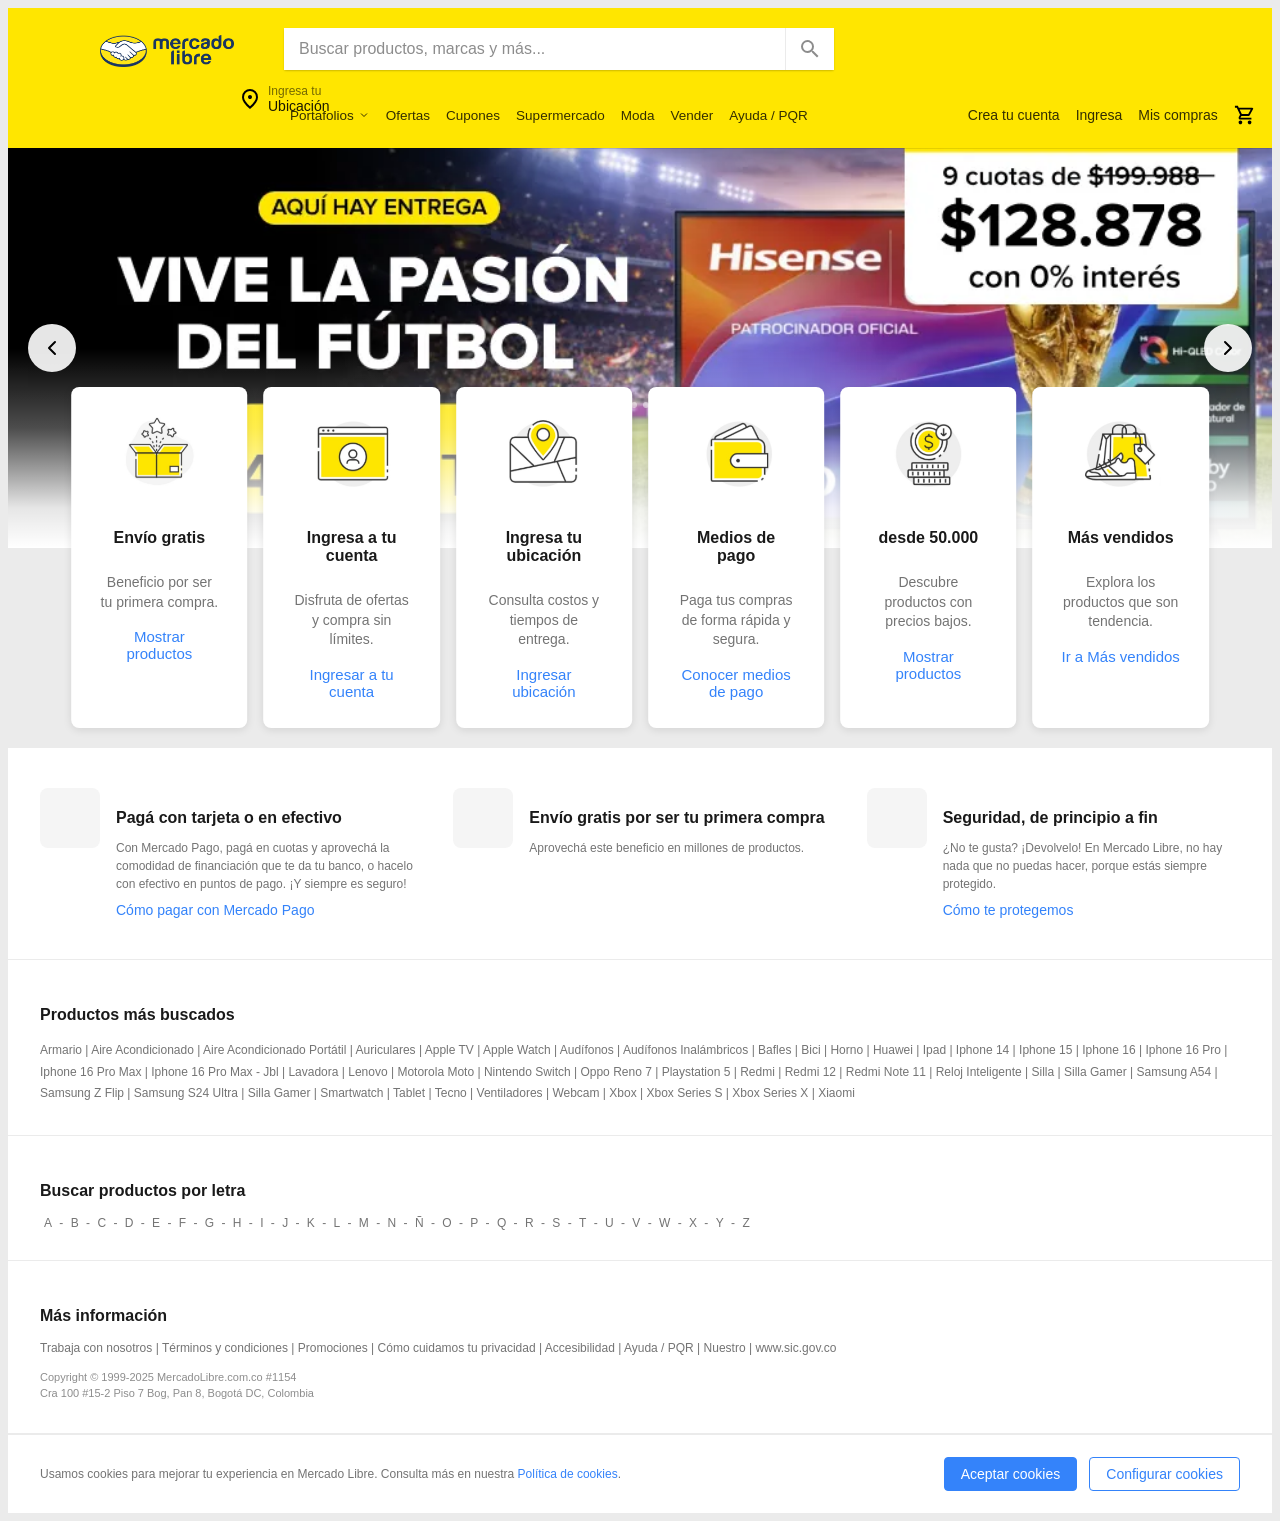
==== commit 801c769a: "cambio4" ====
--- a/index.html
+++ b/index.html
@@ -229,7 +229,7 @@
             <div class="container">
                 <h3 class="footer-section-title">Productos más buscados</h3>
                 <div class="products-links">
-                    <a href="#">Air Fryer</a> | <a href="#">Aire Acondicionado</a> | <a href="#">Aire Acondicionado Portátil</a> | <a href="#">Auriculares</a> | <a href="#">Apple TV</a> | <a href="#">Apple Watch</a> | <a href="#">Audífonos</a> | <a href="#">Audífonos Inalámbricos</a> | <a href="#">Bafles</a> | <a href="#">Bici</a> | <a href="#">Horno</a> | <a href="#">Huawei</a> | <a href="#">Ipad</a> | <a href="#">Iphone 14</a> | <a href="#">Iphone 15</a> | <a href="#">Iphone 16</a> | <a href="#">Iphone 16 Pro</a> | <a href="#">Iphone 16 Pro Max</a> | <a href="#">Iphone 16 Pro Max - Jbl</a> | <a href="#">Lavadora</a> | <a href="#">Lenovo</a> | <a href="#">Motorola Moto</a> | <a href="#">Nintendo Switch</a> | <a href="#">Oppo Reno 7</a> | <a href="#">Playstation 5</a> | <a href="#">Redmi</a> | <a href="#">Redmi 12</a> | <a href="#">Redmi Note 11</a> | <a href="#">Reloj Inteligente</a> | <a href="#">Silla</a> | <a href="#">Silla Gamer</a> | <a href="#">Samsung A54</a> | <a href="#">Samsung Z Flip</a> | <a href="#">Samsung S24 Ultra</a> | <a href="#">Silla Gamer</a> | <a href="#">Smartwatch</a> | <a href="#">Tablet</a> | <a href="#">Tecno</a> | <a href="#">Ventiladores</a> | <a href="#">Webcam</a> | <a href="#">Xbox</a> | <a href="#">Xbox Series S</a> | <a href="#">Xbox Series X</a> | <a href="#">Xiaomi</a>
+                    <a href="#">Armario</a> | <a href="#">Aire Acondicionado</a> | <a href="#">Aire Acondicionado Portátil</a> | <a href="#">Auriculares</a> | <a href="#">Apple TV</a> | <a href="#">Apple Watch</a> | <a href="#">Audífonos</a> | <a href="#">Audífonos Inalámbricos</a> | <a href="#">Bafles</a> | <a href="#">Bici</a> | <a href="#">Horno</a> | <a href="#">Huawei</a> | <a href="#">Ipad</a> | <a href="#">Iphone 14</a> | <a href="#">Iphone 15</a> | <a href="#">Iphone 16</a> | <a href="#">Iphone 16 Pro</a> | <a href="#">Iphone 16 Pro Max</a> | <a href="#">Iphone 16 Pro Max - Jbl</a> | <a href="#">Lavadora</a> | <a href="#">Lenovo</a> | <a href="#">Motorola Moto</a> | <a href="#">Nintendo Switch</a> | <a href="#">Oppo Reno 7</a> | <a href="#">Playstation 5</a> | <a href="#">Redmi</a> | <a href="#">Redmi 12</a> | <a href="#">Redmi Note 11</a> | <a href="#">Reloj Inteligente</a> | <a href="#">Silla</a> | <a href="#">Silla Gamer</a> | <a href="#">Samsung A54</a> | <a href="#">Samsung Z Flip</a> | <a href="#">Samsung S24 Ultra</a> | <a href="#">Silla Gamer</a> | <a href="#">Smartwatch</a> | <a href="#">Tablet</a> | <a href="#">Tecno</a> | <a href="#">Ventiladores</a> | <a href="#">Webcam</a> | <a href="#">Xbox</a> | <a href="#">Xbox Series S</a> | <a href="#">Xbox Series X</a> | <a href="#">Xiaomi</a>
                 </div>
             </div>
         </div>
